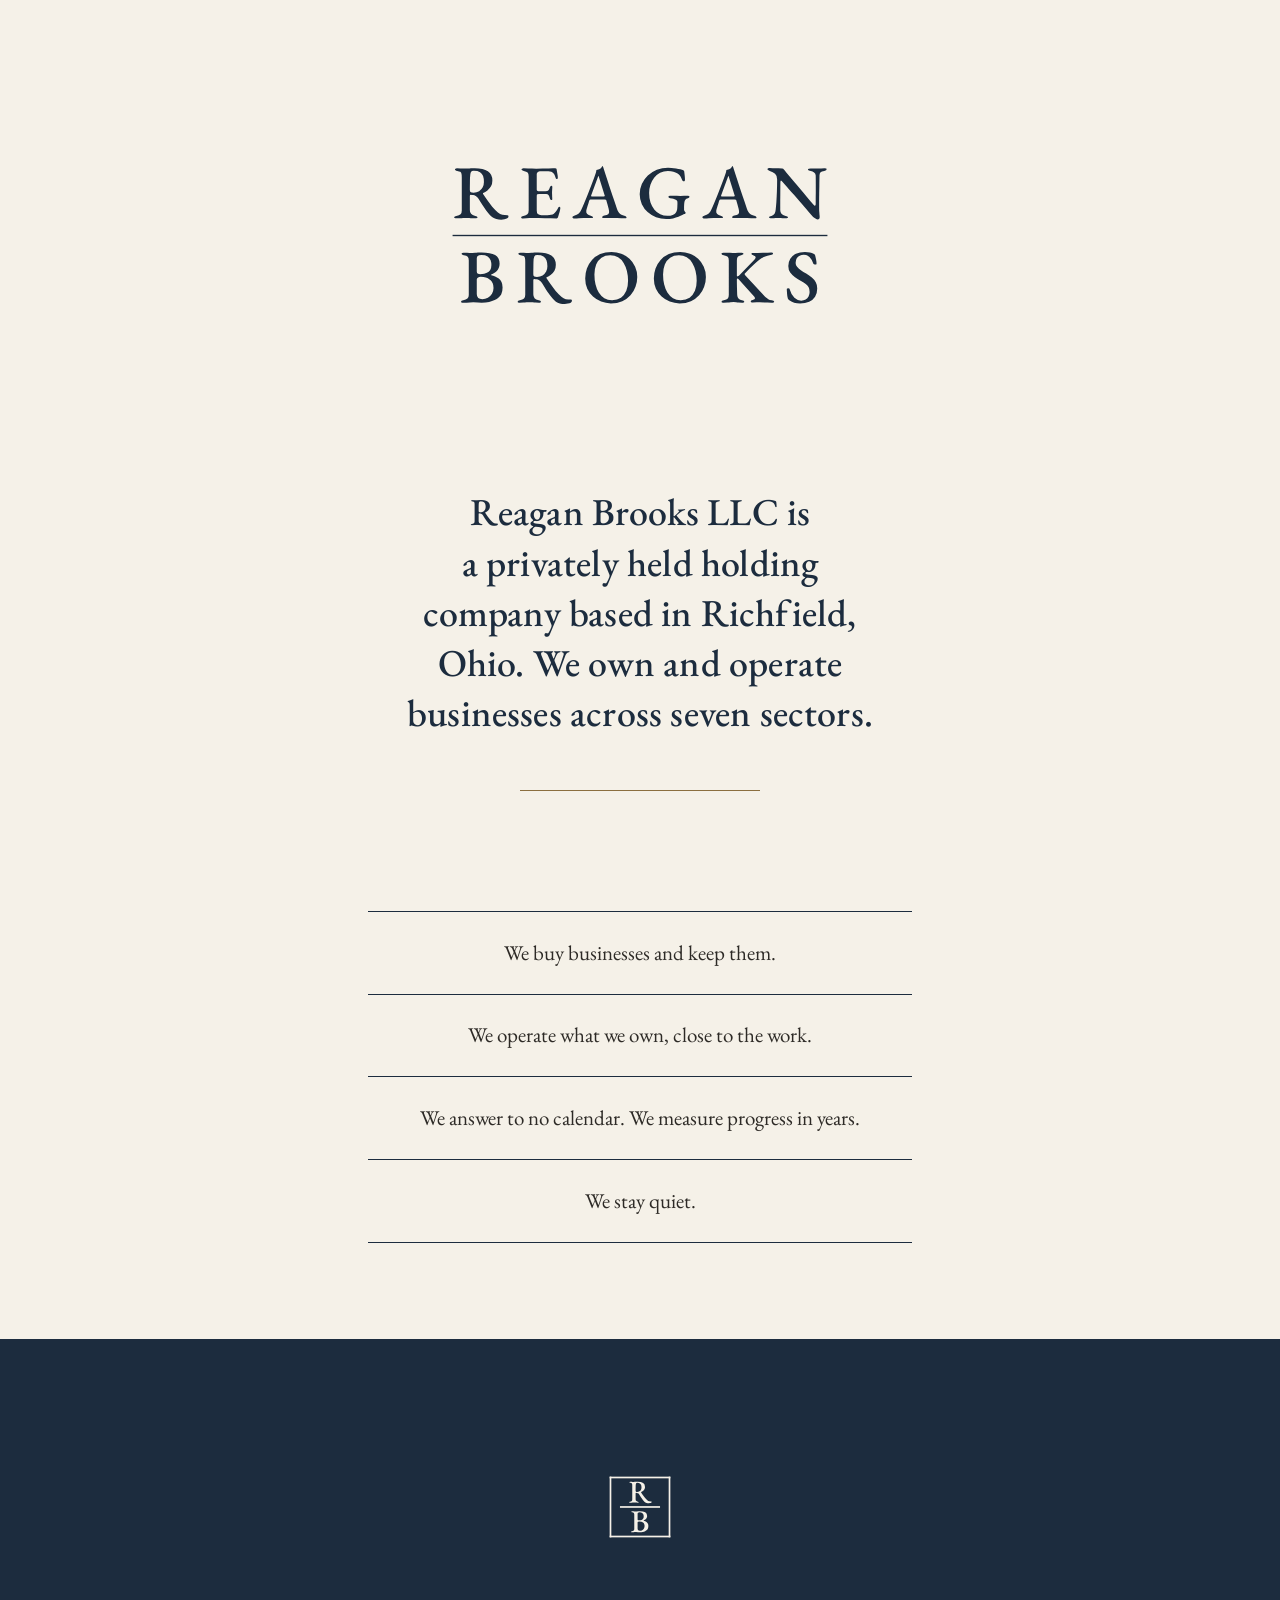
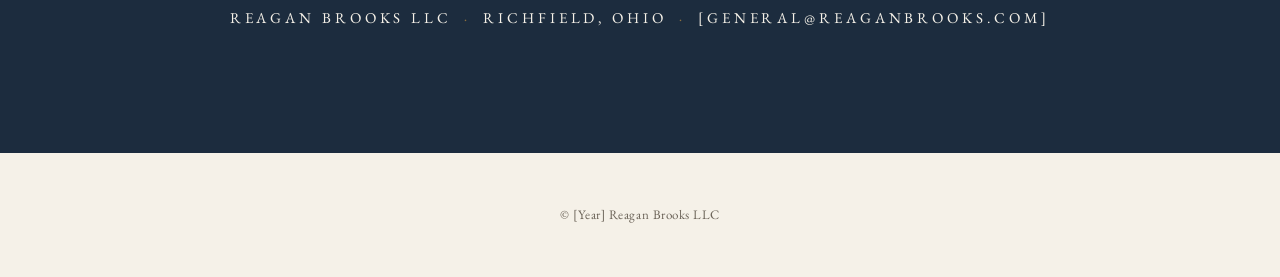
==== index.html @ 1e55e017 "Build Reagan Brooks LLC static holding page Single static page for reaganbrooks.com per brand brief:" ====
<!doctype html>
<html lang="en">
<head>
  <meta charset="utf-8">
  <meta name="viewport" content="width=device-width, initial-scale=1">
  <title>Reagan Brooks LLC</title>
  <meta name="description" content="Reagan Brooks LLC is a privately held holding company based in Richfield, Ohio. We own and operate businesses across seven sectors.">
  <meta name="color-scheme" content="light">
  <meta name="theme-color" content="#1C2C3E">
  <meta name="robots" content="index, follow">

  <link rel="icon" href="/assets/monogram-navy.svg" type="image/svg+xml">
  <link rel="apple-touch-icon" href="/assets/monogram-navy.svg">
  <link rel="canonical" href="https://reaganbrooks.com/">

  <!-- Self-hosted EB Garamond (latin subset). No third-party requests, no tracking. -->
  <link rel="preload" href="/assets/fonts/eb-garamond-latin-roman.woff2" as="font" type="font/woff2" crossorigin>
  <link rel="stylesheet" href="/styles.css">
</head>
<body>
  <header class="masthead">
    <h1 class="masthead__title">
      <img class="wordmark" src="/assets/wordmark-navy.svg" alt="Reagan Brooks" width="505" height="241">
    </h1>
  </header>

  <main>
    <section class="statement" aria-label="About the firm">
      <p class="statement__text">Reagan Brooks LLC is a privately held holding company based in Richfield, Ohio. We own and operate businesses across seven sectors.</p>
      <hr class="rule-brass">
    </section>

    <section class="tenets" aria-label="How we hold">
      <ul class="tenets__list">
        <li class="tenets__item">We buy businesses and keep them.</li>
        <li class="tenets__item">We operate what we own, close to the work.</li>
        <li class="tenets__item">We answer to no calendar. We measure progress in years.</li>
        <li class="tenets__item">We stay quiet.</li>
      </ul>
    </section>

    <section class="contact" aria-label="Contact">
      <img class="monogram" src="/assets/monogram-bone.svg" alt="" width="177" height="177">
      <p class="contact__line">
        <span>Reagan Brooks LLC</span>
        <span aria-hidden="true" class="contact__sep">&middot;</span>
        <span>Richfield, Ohio</span>
        <span aria-hidden="true" class="contact__sep">&middot;</span>
        <!-- Placeholder email: confirm the address and remove the brackets before launch. -->
        <a class="contact__email" href="mailto:general@reaganbrooks.com">[general@reaganbrooks.com]</a>
      </p>
    </section>
  </main>

  <footer class="colophon">
    <!-- Placeholder year: set the correct year before launch. -->
    <p class="colophon__line">&copy; [Year] Reagan Brooks LLC</p>
  </footer>
</body>
</html>
---- styles.css ----
/* Reagan Brooks LLC — reaganbrooks.com
   Static holding page. No JavaScript. No third-party requests.
   Palette is fixed to the five brand tokens defined in :root. */

/* ---- Fonts: self-hosted EB Garamond, latin subset ---- */
@font-face {
  font-family: "EB Garamond";
  font-style: normal;
  font-weight: 400 500;
  font-display: swap;
  src: url("/assets/fonts/eb-garamond-latin-roman.woff2") format("woff2");
}
@font-face {
  font-family: "EB Garamond";
  font-style: italic;
  font-weight: 400 500;
  font-display: swap;
  src: url("/assets/fonts/eb-garamond-latin-italic.woff2") format("woff2");
}

/* ---- Tokens ---- */
:root {
  --slate-navy:    #1C2C3E;
  --antique-brass: #8B6F3F;
  --bone:          #F5F1E8;
  --stone-gray:    #6B6358;
  --ink:           #2D2A26;

  --serif: "EB Garamond", "Hoefler Text", Garamond, Georgia, serif;

  --measure: 34rem;      /* comfortable line length */
  --page-x: clamp(1.5rem, 6vw, 4rem);
}

*, *::before, *::after { box-sizing: border-box; }

html {
  background: var(--bone);
  -webkit-text-size-adjust: 100%;
  text-size-adjust: 100%;
}

body {
  margin: 0;
  background: var(--bone);
  color: var(--ink);
  font-family: var(--serif);
  font-weight: 400;
  font-size: clamp(1.0625rem, 0.95rem + 0.5vw, 1.1875rem);
  line-height: 1.6;
  text-rendering: optimizeLegibility;
  -webkit-font-smoothing: antialiased;
  -moz-osx-font-smoothing: grayscale;
}

::selection { background: var(--antique-brass); color: var(--bone); }

img { max-width: 100%; height: auto; display: block; }

a {
  color: inherit;
  text-decoration: none;
}

:focus-visible {
  outline: 2px solid var(--antique-brass);
  outline-offset: 4px;
}

/* ---- Masthead (Bone) ---- */
.masthead {
  padding: clamp(4.5rem, 12vw, 9rem) var(--page-x) clamp(3rem, 8vw, 6rem);
  text-align: center;
}
.masthead__title {
  margin: 0;
  font-weight: 400;
  line-height: 1;
}
.wordmark {
  width: clamp(15rem, 42vw, 24rem);
  margin: 0 auto;
}

/* ---- Statement (Bone) ---- */
.statement {
  padding: clamp(2rem, 6vw, 4rem) var(--page-x) clamp(2.5rem, 7vw, 4.5rem);
  text-align: center;
}
.statement__text {
  max-width: var(--measure);
  margin: 0 auto;
  color: var(--slate-navy);
  font-weight: 500;
  font-size: clamp(1.5rem, 1.1rem + 2vw, 2.375rem);
  line-height: 1.32;
  letter-spacing: 0.005em;
  text-wrap: balance;
}

/* Centered 240px Antique Brass hairline */
.rule-brass {
  width: 240px;
  max-width: 60%;
  height: 0;
  margin: clamp(2.25rem, 5vw, 3.25rem) auto 0;
  border: 0;
  border-top: 1px solid var(--antique-brass);
}

/* ---- Tenets: how we hold (Bone) ---- */
.tenets {
  padding: clamp(1.5rem, 5vw, 3rem) var(--page-x) clamp(3.5rem, 9vw, 6rem);
}
.tenets__list {
  max-width: var(--measure);
  margin: 0 auto;
  padding: 0;
  list-style: none;
  text-align: center;
}
.tenets__item {
  padding: clamp(1.15rem, 3vw, 1.6rem) 0.5rem;
  color: var(--ink);
  font-size: clamp(1.125rem, 1rem + 0.6vw, 1.3125rem);
  line-height: 1.45;
  border-top: 1px solid var(--slate-navy);
}
.tenets__item:last-child {
  border-bottom: 1px solid var(--slate-navy);
}

/* ---- Contact (Slate Navy ground) ---- */
.contact {
  background: var(--slate-navy);
  color: var(--bone);
  padding: clamp(4rem, 11vw, 7.5rem) var(--page-x);
  text-align: center;
}
.monogram {
  width: clamp(4.25rem, 12vw, 6rem);
  margin: 0 auto clamp(2rem, 5vw, 3rem);
}
.contact__line {
  margin: 0;
  font-size: clamp(0.8125rem, 0.72rem + 0.42vw, 0.9375rem);
  font-weight: 400;
  text-transform: uppercase;
  letter-spacing: 0.26em;
  line-height: 2;
  color: var(--bone);
}
.contact__sep {
  color: var(--antique-brass);
  margin: 0 0.35em;
}
.contact__email {
  color: var(--bone);
  border-bottom: 1px solid transparent;
  transition: color 120ms ease, border-color 120ms ease;
}
.contact__email:hover,
.contact__email:focus-visible {
  color: var(--antique-brass);
  border-bottom-color: var(--antique-brass);
}

/* ---- Colophon (Bone) ---- */
.colophon {
  padding: clamp(2.25rem, 5vw, 3.25rem) var(--page-x);
  text-align: center;
}
.colophon__line {
  margin: 0;
  color: var(--stone-gray);
  font-size: 0.8125rem;
  letter-spacing: 0.04em;
}

/* Contact line wraps to its own centered rows on narrow screens */
@media (max-width: 34rem) {
  .contact__line { line-height: 2.4; }
  .contact__sep { display: inline-block; }
}

@media (prefers-reduced-motion: reduce) {
  .contact__email { transition: none; }
}
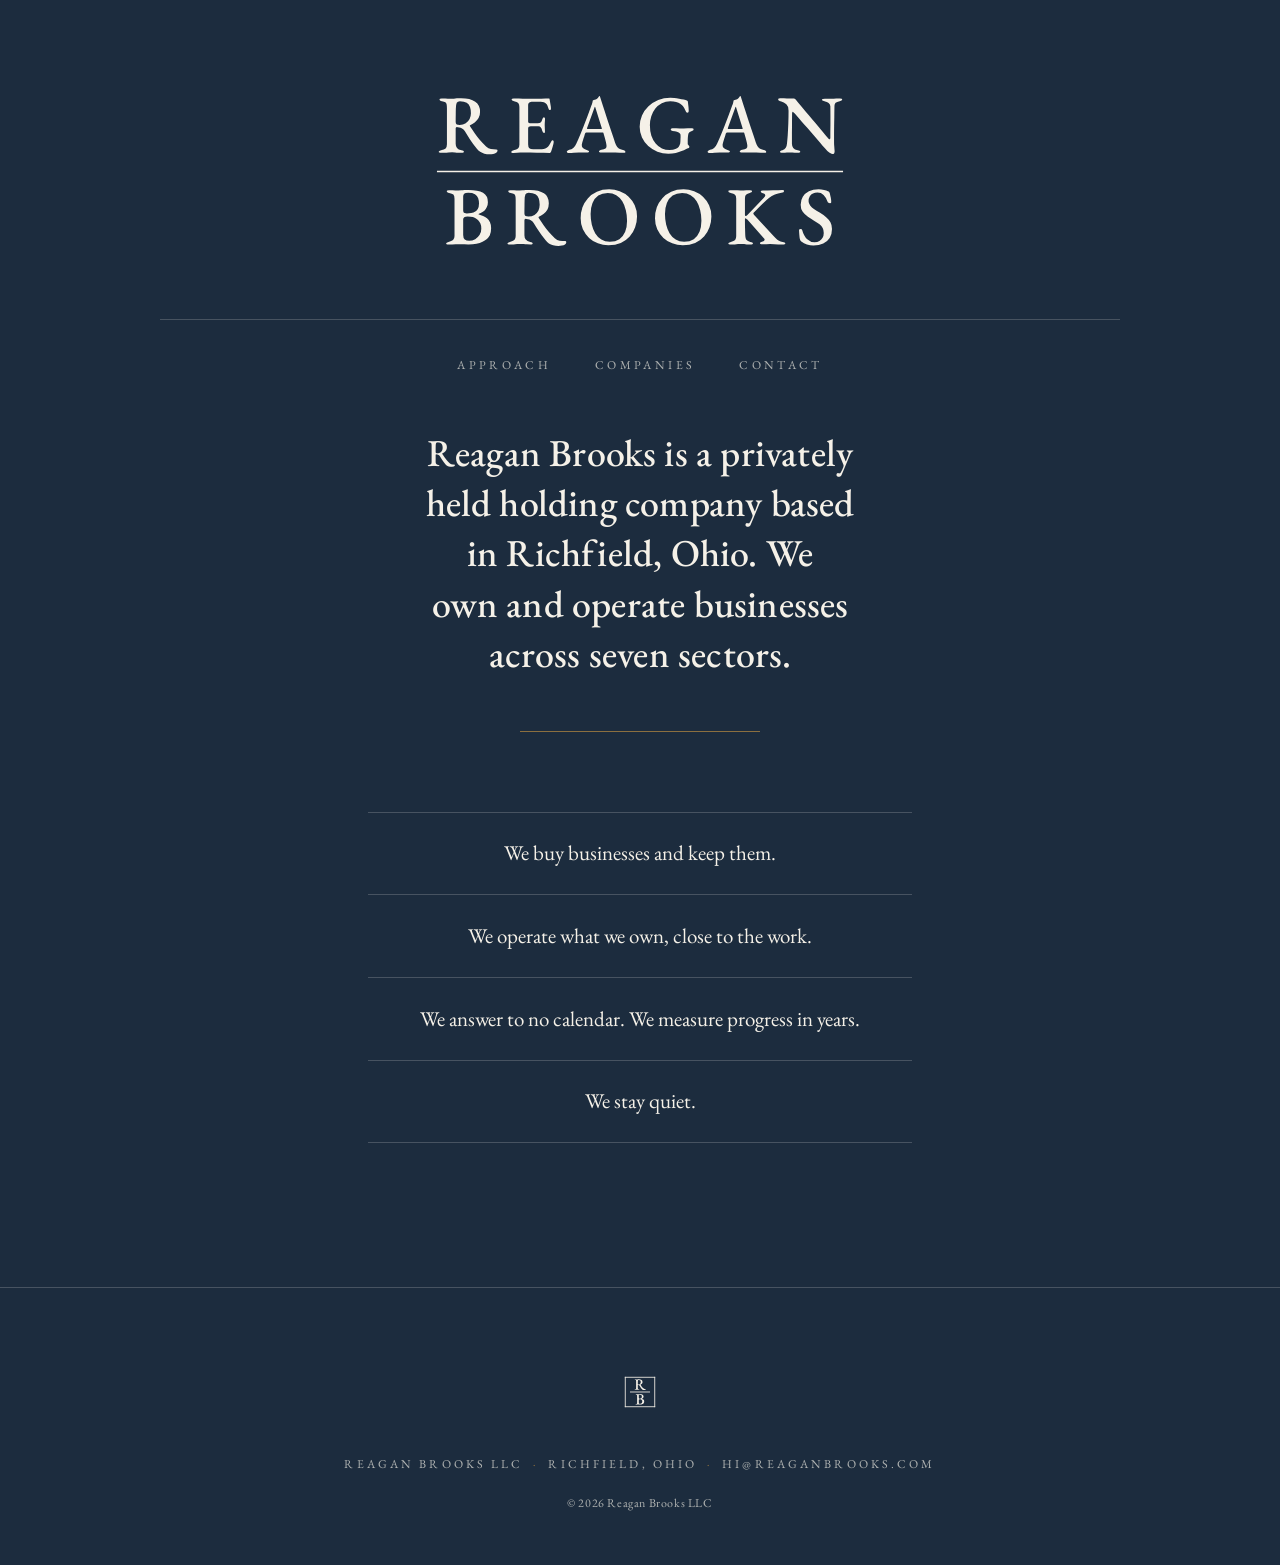
==== commit 4e699790: "Drop 'LLC' from body copy, headings, titles and meta Keep the full legal name 'Reagan Brooks LLC' on" ====
--- a/index.html
+++ b/index.html
@@ -3,34 +3,36 @@
 <head>
   <meta charset="utf-8">
   <meta name="viewport" content="width=device-width, initial-scale=1">
-  <title>Reagan Brooks LLC</title>
-  <meta name="description" content="Reagan Brooks LLC is a privately held holding company based in Richfield, Ohio. We own and operate businesses across seven sectors.">
-  <meta name="color-scheme" content="light">
+  <title>Reagan Brooks</title>
+  <meta name="description" content="Reagan Brooks is a privately held holding company based in Richfield, Ohio. We own and operate businesses across seven sectors.">
+  <meta name="color-scheme" content="dark">
   <meta name="theme-color" content="#1C2C3E">
   <meta name="robots" content="index, follow">
-
-  <link rel="icon" href="/assets/monogram-navy.svg" type="image/svg+xml">
-  <link rel="apple-touch-icon" href="/assets/monogram-navy.svg">
+  <link rel="icon" href="/assets/monogram-bone.svg" type="image/svg+xml">
+  <link rel="apple-touch-icon" href="/assets/monogram-bone.svg">
   <link rel="canonical" href="https://reaganbrooks.com/">
-
-  <!-- Self-hosted EB Garamond (latin subset). No third-party requests, no tracking. -->
   <link rel="preload" href="/assets/fonts/eb-garamond-latin-roman.woff2" as="font" type="font/woff2" crossorigin>
   <link rel="stylesheet" href="/styles.css">
 </head>
 <body>
-  <header class="masthead">
+  <header class="site-head">
     <h1 class="masthead__title">
-      <img class="wordmark" src="/assets/wordmark-navy.svg" alt="Reagan Brooks" width="505" height="241">
+      <img class="wordmark wordmark--hero fade fade--1" src="/assets/wordmark-bone.svg" alt="Reagan Brooks" width="505" height="241">
     </h1>
+    <nav class="nav fade fade--2" aria-label="Primary">
+      <a href="/approach.html">Approach</a>
+      <a href="/companies.html">Companies</a>
+      <a href="/contact.html">Contact</a>
+    </nav>
   </header>
 
   <main>
-    <section class="statement" aria-label="About the firm">
-      <p class="statement__text">Reagan Brooks LLC is a privately held holding company based in Richfield, Ohio. We own and operate businesses across seven sectors.</p>
+    <section class="hero statement fade fade--3" aria-label="About the firm">
+      <p class="statement__text">Reagan Brooks is a privately held holding company based in Richfield, Ohio. We own and operate businesses across seven sectors.</p>
       <hr class="rule-brass">
     </section>
 
-    <section class="tenets" aria-label="How we hold">
+    <section class="wrap tenets" aria-label="How we hold">
       <ul class="tenets__list">
         <li class="tenets__item">We buy businesses and keep them.</li>
         <li class="tenets__item">We operate what we own, close to the work.</li>
@@ -38,23 +40,18 @@
         <li class="tenets__item">We stay quiet.</li>
       </ul>
     </section>
-
-    <section class="contact" aria-label="Contact">
-      <img class="monogram" src="/assets/monogram-bone.svg" alt="" width="177" height="177">
-      <p class="contact__line">
-        <span>Reagan Brooks LLC</span>
-        <span aria-hidden="true" class="contact__sep">&middot;</span>
-        <span>Richfield, Ohio</span>
-        <span aria-hidden="true" class="contact__sep">&middot;</span>
-        <!-- Placeholder email: confirm the address and remove the brackets before launch. -->
-        <a class="contact__email" href="mailto:general@reaganbrooks.com">[general@reaganbrooks.com]</a>
-      </p>
-    </section>
   </main>
 
-  <footer class="colophon">
-    <!-- Placeholder year: set the correct year before launch. -->
-    <p class="colophon__line">&copy; [Year] Reagan Brooks LLC</p>
+  <footer class="site-foot">
+    <img class="monogram" src="/assets/monogram-bone.svg" alt="" width="177" height="177">
+    <p class="foot-contact">
+      <span>Reagan Brooks LLC</span>
+      <span class="sep" aria-hidden="true">&middot;</span>
+      <span>Richfield, Ohio</span>
+      <span class="sep" aria-hidden="true">&middot;</span>
+      <a class="mailto" href="mailto:hi@reaganbrooks.com">hi@reaganbrooks.com</a>
+    </p>
+    <p class="foot-legal">&copy; 2026 Reagan Brooks LLC</p>
   </footer>
 </body>
 </html>
--- a/styles.css
+++ b/styles.css
@@ -1,6 +1,8 @@
 /* Reagan Brooks LLC — reaganbrooks.com
-   Static holding page. No JavaScript. No third-party requests.
-   Palette is fixed to the five brand tokens defined in :root. */
+   Static multi-page site. No JavaScript. No third-party requests.
+   Palette is fixed to the five brand tokens defined in :root; faint
+   structural lines and de-emphasis are tints of those tokens (color-mix),
+   so no colour outside the palette is introduced. */
 
 /* ---- Fonts: self-hosted EB Garamond, latin subset ---- */
 @font-face {
@@ -26,24 +28,33 @@
   --stone-gray:    #6B6358;
   --ink:           #2D2A26;
 
+  /* tints derived from the palette, for use on the navy ground */
+  --bone-muted: color-mix(in srgb, var(--bone) 68%, transparent);
+  --hairline:   color-mix(in srgb, var(--bone) 20%, transparent);
+  --hairline-strong: color-mix(in srgb, var(--bone) 34%, transparent);
+
   --serif: "EB Garamond", "Hoefler Text", Garamond, Georgia, serif;
 
-  --measure: 34rem;      /* comfortable line length */
+  --measure: 34rem;
   --page-x: clamp(1.5rem, 6vw, 4rem);
+  --max: 60rem;
 }
 
 *, *::before, *::after { box-sizing: border-box; }
 
 html {
-  background: var(--bone);
+  background: var(--slate-navy);
   -webkit-text-size-adjust: 100%;
   text-size-adjust: 100%;
 }
 
 body {
   margin: 0;
-  background: var(--bone);
-  color: var(--ink);
+  min-height: 100vh;
+  display: flex;
+  flex-direction: column;
+  background: var(--slate-navy);
+  color: var(--bone);
   font-family: var(--serif);
   font-weight: 400;
   font-size: clamp(1.0625rem, 0.95rem + 0.5vw, 1.1875rem);
@@ -57,40 +68,85 @@
 
 img { max-width: 100%; height: auto; display: block; }
 
-a {
-  color: inherit;
-  text-decoration: none;
-}
+a { color: inherit; text-decoration: none; }
 
 :focus-visible {
   outline: 2px solid var(--antique-brass);
   outline-offset: 4px;
 }
 
-/* ---- Masthead (Bone) ---- */
-.masthead {
-  padding: clamp(4.5rem, 12vw, 9rem) var(--page-x) clamp(3rem, 8vw, 6rem);
-  text-align: center;
-}
-.masthead__title {
-  margin: 0;
+/* Small caps utility label */
+.eyebrow {
+  display: block;
+  font-size: 0.6875rem;
   font-weight: 400;
-  line-height: 1;
-}
-.wordmark {
-  width: clamp(15rem, 42vw, 24rem);
-  margin: 0 auto;
-}
-
-/* ---- Statement (Bone) ---- */
-.statement {
-  padding: clamp(2rem, 6vw, 4rem) var(--page-x) clamp(2.5rem, 7vw, 4.5rem);
-  text-align: center;
-}
+  text-transform: uppercase;
+  letter-spacing: 0.32em;
+  color: var(--antique-brass);
+  margin: 0 0 clamp(1.25rem, 3vw, 1.75rem);
+}
+
+/* =====================================================================
+   Header + navigation
+   ===================================================================== */
+.site-head {
+  padding: clamp(2.75rem, 7vw, 4.5rem) var(--page-x) 0;
+  text-align: center;
+}
+.brandlink { display: inline-block; }
+.wordmark { width: clamp(13rem, 34vw, 20rem); margin: 0 auto; }
+.wordmark--hero { width: clamp(15rem, 44vw, 26rem); }
+
+.masthead__title { margin: 0; font-weight: 400; line-height: 1; }
+
+.nav {
+  display: flex;
+  justify-content: center;
+  flex-wrap: wrap;
+  gap: clamp(1.4rem, 4vw, 2.75rem);
+  margin-top: clamp(2rem, 5vw, 3rem);
+  padding-top: clamp(1.5rem, 4vw, 2.25rem);
+  border-top: 1px solid var(--hairline);
+  max-width: var(--max);
+  margin-inline: auto;
+}
+.nav a {
+  font-size: 0.75rem;
+  text-transform: uppercase;
+  letter-spacing: 0.28em;
+  color: var(--bone-muted);
+  padding-bottom: 0.35em;
+  border-bottom: 1px solid transparent;
+  transition: color 140ms ease, border-color 140ms ease;
+}
+.nav a:hover { color: var(--bone); }
+.nav a[aria-current="page"] {
+  color: var(--antique-brass);
+  border-bottom-color: var(--antique-brass);
+}
+
+/* =====================================================================
+   Main / sections
+   ===================================================================== */
+main { flex: 1 0 auto; width: 100%; }
+
+.wrap {
+  max-width: var(--max);
+  margin-inline: auto;
+  padding-inline: var(--page-x);
+}
+
+.hero {
+  padding: clamp(3rem, 8vw, 6rem) var(--page-x) clamp(2rem, 5vw, 3.5rem);
+  text-align: center;
+}
+
+/* Statement */
+.statement { text-align: center; padding: clamp(1.5rem, 5vw, 3rem) 0 0; }
 .statement__text {
   max-width: var(--measure);
   margin: 0 auto;
-  color: var(--slate-navy);
+  color: var(--bone);
   font-weight: 500;
   font-size: clamp(1.5rem, 1.1rem + 2vw, 2.375rem);
   line-height: 1.32;
@@ -108,10 +164,8 @@
   border-top: 1px solid var(--antique-brass);
 }
 
-/* ---- Tenets: how we hold (Bone) ---- */
-.tenets {
-  padding: clamp(1.5rem, 5vw, 3rem) var(--page-x) clamp(3.5rem, 9vw, 6rem);
-}
+/* Tenets — the manifesto (home) */
+.tenets { padding: clamp(3rem, 8vw, 5rem) 0 clamp(1rem, 3vw, 2rem); }
 .tenets__list {
   max-width: var(--measure);
   margin: 0 auto;
@@ -121,68 +175,206 @@
 }
 .tenets__item {
   padding: clamp(1.15rem, 3vw, 1.6rem) 0.5rem;
-  color: var(--ink);
+  color: var(--bone);
   font-size: clamp(1.125rem, 1rem + 0.6vw, 1.3125rem);
   line-height: 1.45;
-  border-top: 1px solid var(--slate-navy);
-}
-.tenets__item:last-child {
-  border-bottom: 1px solid var(--slate-navy);
-}
-
-/* ---- Contact (Slate Navy ground) ---- */
-.contact {
-  background: var(--slate-navy);
-  color: var(--bone);
-  padding: clamp(4rem, 11vw, 7.5rem) var(--page-x);
-  text-align: center;
-}
-.monogram {
+  border-top: 1px solid var(--hairline);
+}
+.tenets__item:last-child { border-bottom: 1px solid var(--hairline); }
+
+/* =====================================================================
+   Interior page shell
+   ===================================================================== */
+.page {
+  padding: clamp(3.5rem, 9vw, 6.5rem) 0 clamp(3rem, 7vw, 5rem);
+  text-align: center;
+}
+.page__title {
+  margin: 0 auto;
+  max-width: 24ch;
+  font-weight: 500;
+  font-size: clamp(2rem, 1.4rem + 3vw, 3.25rem);
+  line-height: 1.12;
+  letter-spacing: 0.004em;
+  text-wrap: balance;
+}
+.page__lede {
+  max-width: var(--measure);
+  margin: clamp(1.75rem, 4vw, 2.5rem) auto 0;
+  font-size: clamp(1.1875rem, 1.05rem + 0.7vw, 1.5rem);
+  line-height: 1.5;
+  color: var(--bone);
+  text-wrap: pretty;
+}
+
+/* Approach — expanded tenets */
+.holds {
+  max-width: 40rem;
+  margin: clamp(3rem, 7vw, 5rem) auto 0;
+  display: flex;
+  flex-direction: column;
+}
+.hold {
+  padding: clamp(2rem, 5vw, 3rem) 0;
+  border-top: 1px solid var(--hairline);
+  text-align: left;
+  display: grid;
+  grid-template-columns: 3.25rem 1fr;
+  gap: clamp(1rem, 3vw, 2rem);
+  align-items: baseline;
+}
+.holds .hold:last-child { border-bottom: 1px solid var(--hairline); }
+.hold__num {
+  font-style: italic;
+  font-weight: 500;
+  font-size: 1.375rem;
+  color: var(--antique-brass);
+  line-height: 1;
+}
+.hold__lead {
+  margin: 0 0 0.6rem;
+  font-weight: 500;
+  font-size: clamp(1.25rem, 1.05rem + 0.9vw, 1.625rem);
+  line-height: 1.28;
+  color: var(--bone);
+}
+.hold__body {
+  margin: 0;
+  color: var(--bone-muted);
+  font-size: 1.0625rem;
+  line-height: 1.62;
+  max-width: 44ch;
+}
+
+/* Companies — enumerated sectors */
+.sectors {
+  max-width: 40rem;
+  margin: clamp(3rem, 7vw, 5rem) auto 0;
+  list-style: none;
+  padding: 0;
+}
+.sector {
+  display: grid;
+  grid-template-columns: 4.5rem 1fr auto;
+  gap: clamp(1rem, 3vw, 2rem);
+  align-items: baseline;
+  padding: clamp(1.4rem, 3.5vw, 1.9rem) 0;
+  border-top: 1px solid var(--hairline);
+  text-align: left;
+}
+.sectors .sector:last-child { border-bottom: 1px solid var(--hairline); }
+.sector__num {
+  font-style: italic;
+  font-weight: 500;
+  font-size: 1.5rem;
+  color: var(--antique-brass);
+  line-height: 1;
+  font-variant-numeric: normal;
+}
+.sector__name {
+  font-size: clamp(1.1875rem, 1.05rem + 0.6vw, 1.4375rem);
+  font-weight: 500;
+  color: var(--bone);
+}
+.sector__name .placeholder { font-weight: 400; color: var(--bone-muted); }
+.sector__note {
+  font-size: 0.9375rem;
+  color: var(--bone-muted);
+  text-align: right;
+  letter-spacing: 0.02em;
+}
+.sectors__foot {
+  max-width: 40rem;
+  margin: clamp(2rem, 5vw, 3rem) auto 0;
+  color: var(--bone-muted);
+  font-size: 0.9375rem;
+  text-align: center;
+}
+
+/* Contact page */
+.contact-block { padding: clamp(2rem, 6vw, 4rem) 0 0; text-align: center; }
+.contact-block .monogram {
   width: clamp(4.25rem, 12vw, 6rem);
   margin: 0 auto clamp(2rem, 5vw, 3rem);
 }
-.contact__line {
+.contact__lines {
   margin: 0;
+  display: flex;
+  flex-direction: column;
+  gap: 0.75rem;
   font-size: clamp(0.8125rem, 0.72rem + 0.42vw, 0.9375rem);
-  font-weight: 400;
   text-transform: uppercase;
   letter-spacing: 0.26em;
-  line-height: 2;
-  color: var(--bone);
-}
-.contact__sep {
-  color: var(--antique-brass);
-  margin: 0 0.35em;
-}
-.contact__email {
+  line-height: 1.9;
+}
+.contact__email a,
+.mailto {
   color: var(--bone);
   border-bottom: 1px solid transparent;
   transition: color 120ms ease, border-color 120ms ease;
 }
-.contact__email:hover,
-.contact__email:focus-visible {
+.contact__email a:hover, .contact__email a:focus-visible,
+.mailto:hover, .mailto:focus-visible {
   color: var(--antique-brass);
   border-bottom-color: var(--antique-brass);
 }
-
-/* ---- Colophon (Bone) ---- */
-.colophon {
-  padding: clamp(2.25rem, 5vw, 3.25rem) var(--page-x);
-  text-align: center;
-}
-.colophon__line {
+.contact__note {
+  margin: clamp(2.5rem, 6vw, 3.5rem) auto 0;
+  max-width: 30rem;
+  color: var(--bone-muted);
+  font-size: 1rem;
+  letter-spacing: 0;
+  text-transform: none;
+  line-height: 1.6;
+}
+
+/* =====================================================================
+   Footer
+   ===================================================================== */
+.site-foot {
+  flex-shrink: 0;
+  margin-top: clamp(4rem, 10vw, 7rem);
+  padding: clamp(3rem, 7vw, 5rem) var(--page-x) clamp(2.5rem, 5vw, 3.25rem);
+  border-top: 1px solid var(--hairline);
+  text-align: center;
+}
+.site-foot .monogram { width: 3rem; margin: 0 auto clamp(1.5rem, 4vw, 2.25rem); }
+.foot-contact {
+  margin: 0 0 1.1rem;
+  font-size: 0.75rem;
+  text-transform: uppercase;
+  letter-spacing: 0.26em;
+  color: var(--bone-muted);
+  line-height: 2;
+}
+.foot-contact .sep { color: var(--antique-brass); margin: 0 0.4em; }
+.foot-contact .mailto { color: var(--bone-muted); }
+.foot-contact .mailto:hover { color: var(--antique-brass); }
+.foot-legal {
   margin: 0;
-  color: var(--stone-gray);
-  font-size: 0.8125rem;
-  letter-spacing: 0.04em;
-}
-
-/* Contact line wraps to its own centered rows on narrow screens */
-@media (max-width: 34rem) {
-  .contact__line { line-height: 2.4; }
-  .contact__sep { display: inline-block; }
-}
-
-@media (prefers-reduced-motion: reduce) {
-  .contact__email { transition: none; }
-}
+  font-size: 0.75rem;
+  letter-spacing: 0.05em;
+  color: var(--bone-muted);
+}
+
+/* =====================================================================
+   Motion — CSS-only load fade (no JS). Guarded for reduced-motion.
+   Transform/opacity only, so no layout shift.
+   ===================================================================== */
+@media (prefers-reduced-motion: no-preference) {
+  .fade { opacity: 0; transform: translateY(10px); animation: rise 900ms cubic-bezier(0.22, 1, 0.36, 1) forwards; }
+  .fade--1 { animation-delay: 60ms; }
+  .fade--2 { animation-delay: 200ms; }
+  .fade--3 { animation-delay: 340ms; }
+  @keyframes rise { to { opacity: 1; transform: none; } }
+}
+
+/* =====================================================================
+   Responsive
+   ===================================================================== */
+@media (max-width: 40rem) {
+  .hold { grid-template-columns: 1fr; gap: 0.5rem; }
+  .hold__num { margin-bottom: 0.25rem; }
+  .sector { grid-template-columns: 3rem 1fr; }
+  .sector__note { grid-column: 2; text-align: left; }
+}
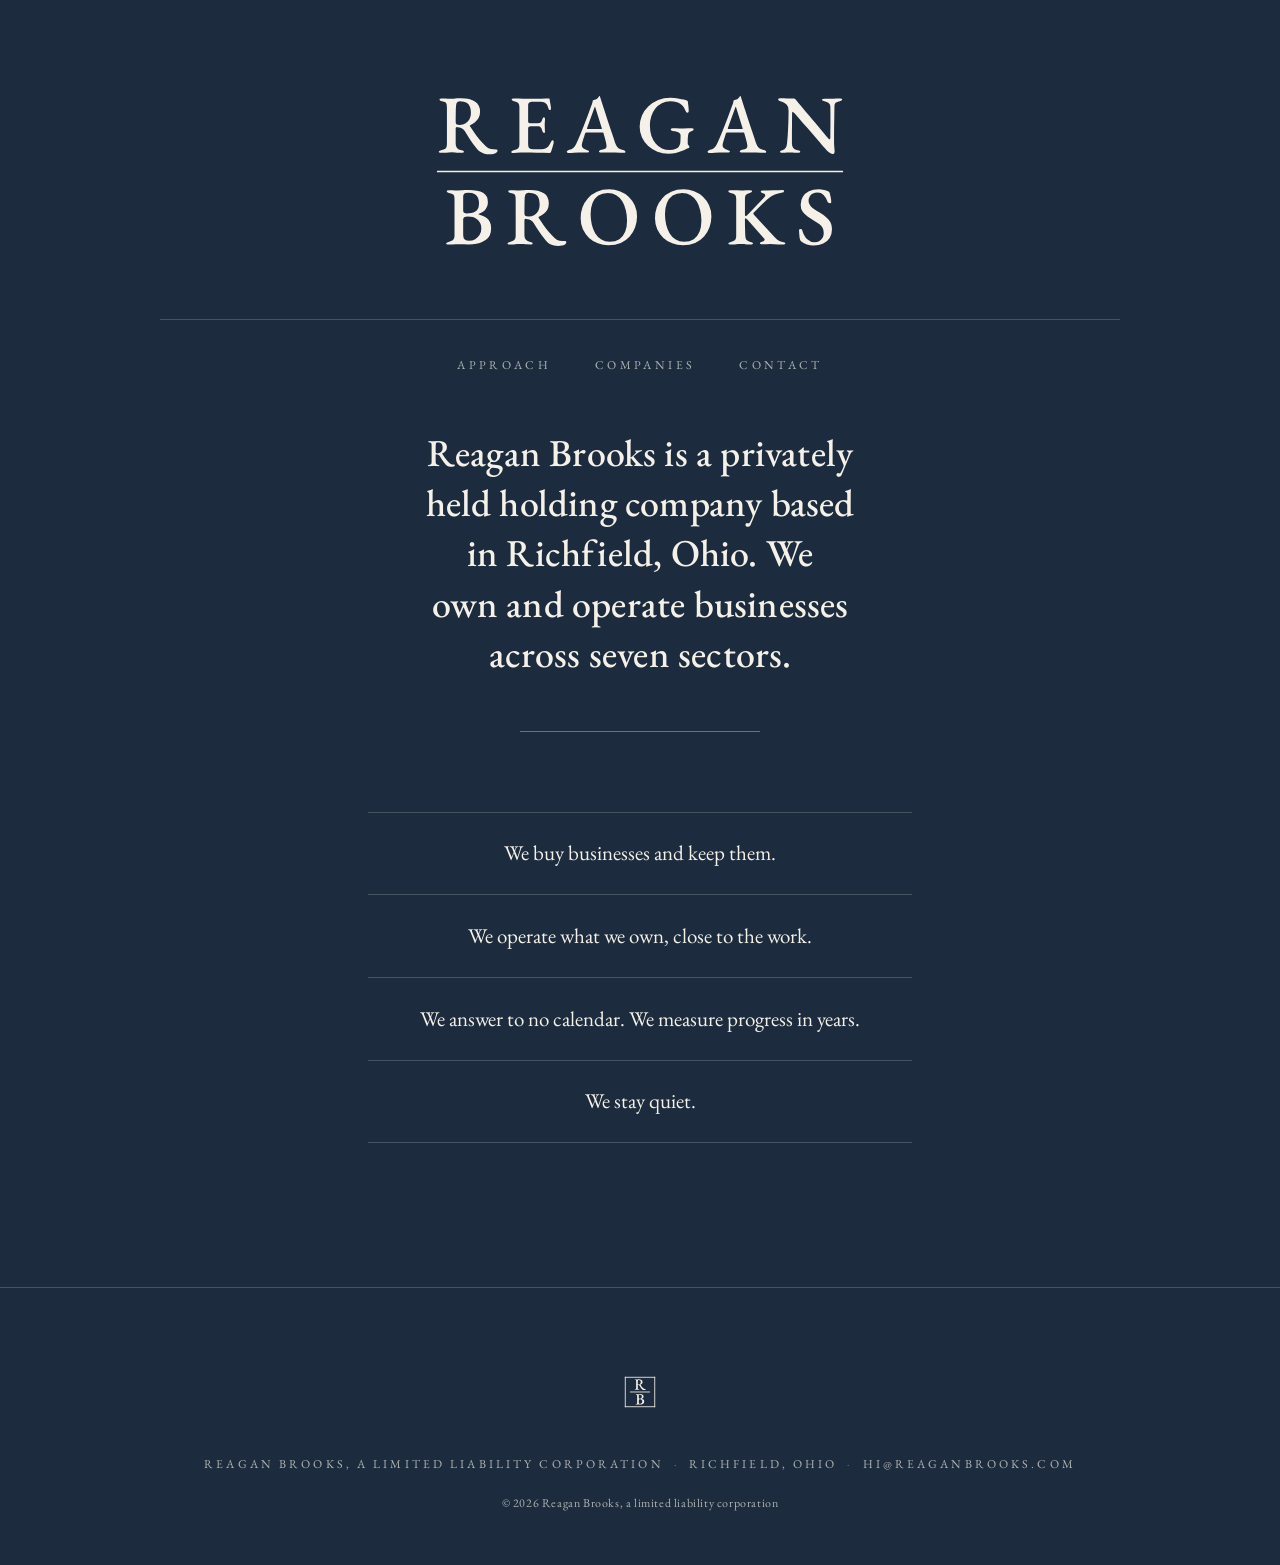
==== commit 447dc285: "Expand LLC to 'a limited liability corporation' in footer and legal Per client request, spell out th" ====
--- a/index.html
+++ b/index.html
@@ -45,13 +45,13 @@
   <footer class="site-foot">
     <img class="monogram" src="/assets/monogram-bone.svg" alt="" width="177" height="177">
     <p class="foot-contact">
-      <span>Reagan Brooks LLC</span>
+      <span>Reagan Brooks, a limited liability corporation</span>
       <span class="sep" aria-hidden="true">&middot;</span>
       <span>Richfield, Ohio</span>
       <span class="sep" aria-hidden="true">&middot;</span>
       <a class="mailto" href="mailto:hi@reaganbrooks.com">hi@reaganbrooks.com</a>
     </p>
-    <p class="foot-legal">&copy; 2026 Reagan Brooks LLC</p>
+    <p class="foot-legal">&copy; 2026 Reagan Brooks, a limited liability corporation</p>
   </footer>
 </body>
 </html>
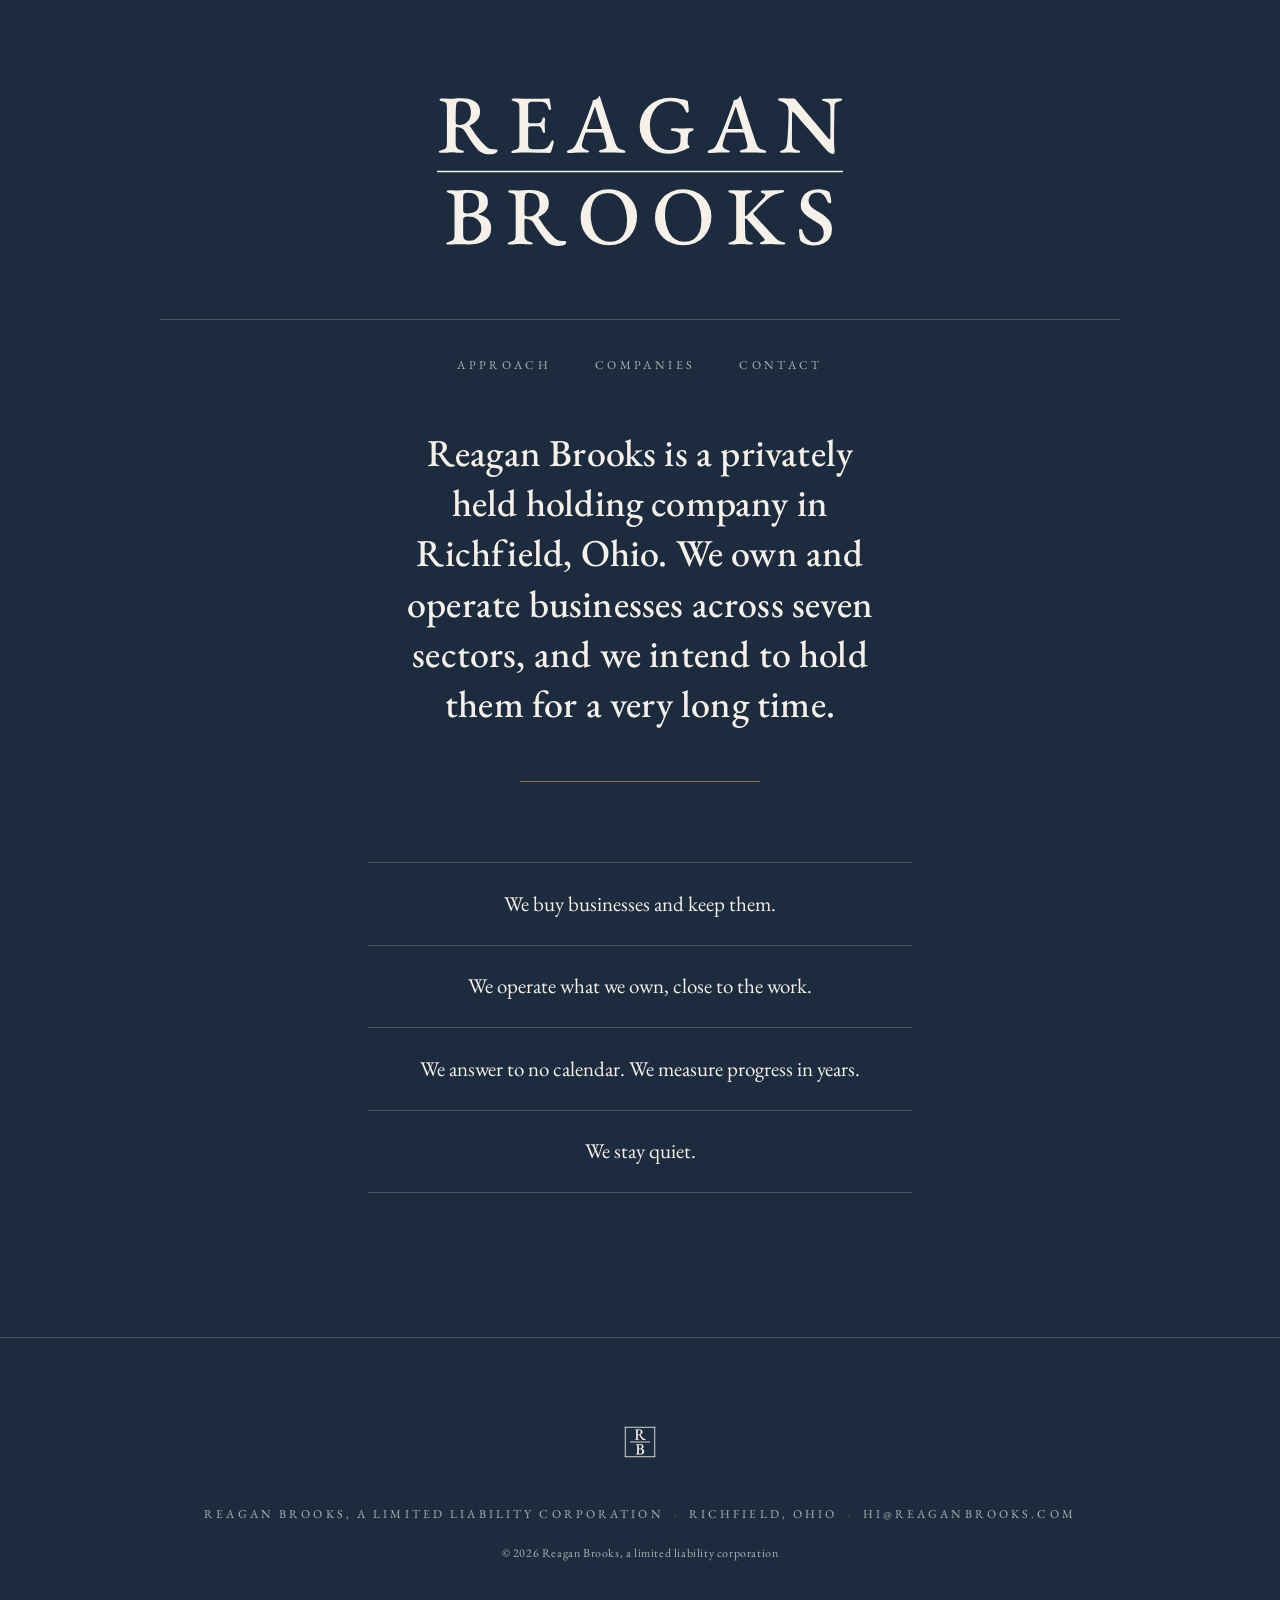
==== commit 1565079e: "Elevate copy: quieter, more permanent register A light pass to give the prose an understated, long-h" ====
--- a/index.html
+++ b/index.html
@@ -4,7 +4,7 @@
   <meta charset="utf-8">
   <meta name="viewport" content="width=device-width, initial-scale=1">
   <title>Reagan Brooks</title>
-  <meta name="description" content="Reagan Brooks is a privately held holding company based in Richfield, Ohio. We own and operate businesses across seven sectors.">
+  <meta name="description" content="Reagan Brooks is a privately held holding company in Richfield, Ohio. We own and operate businesses across seven sectors, and we intend to hold them for a very long time.">
   <meta name="color-scheme" content="dark">
   <meta name="theme-color" content="#1C2C3E">
   <meta name="robots" content="index, follow">
@@ -28,7 +28,7 @@
 
   <main>
     <section class="hero statement fade fade--3" aria-label="About the firm">
-      <p class="statement__text">Reagan Brooks is a privately held holding company based in Richfield, Ohio. We own and operate businesses across seven sectors.</p>
+      <p class="statement__text">Reagan Brooks is a privately held holding company in Richfield, Ohio. We own and operate businesses across seven sectors, and we intend to hold them for a very long time.</p>
       <hr class="rule-brass">
     </section>
 
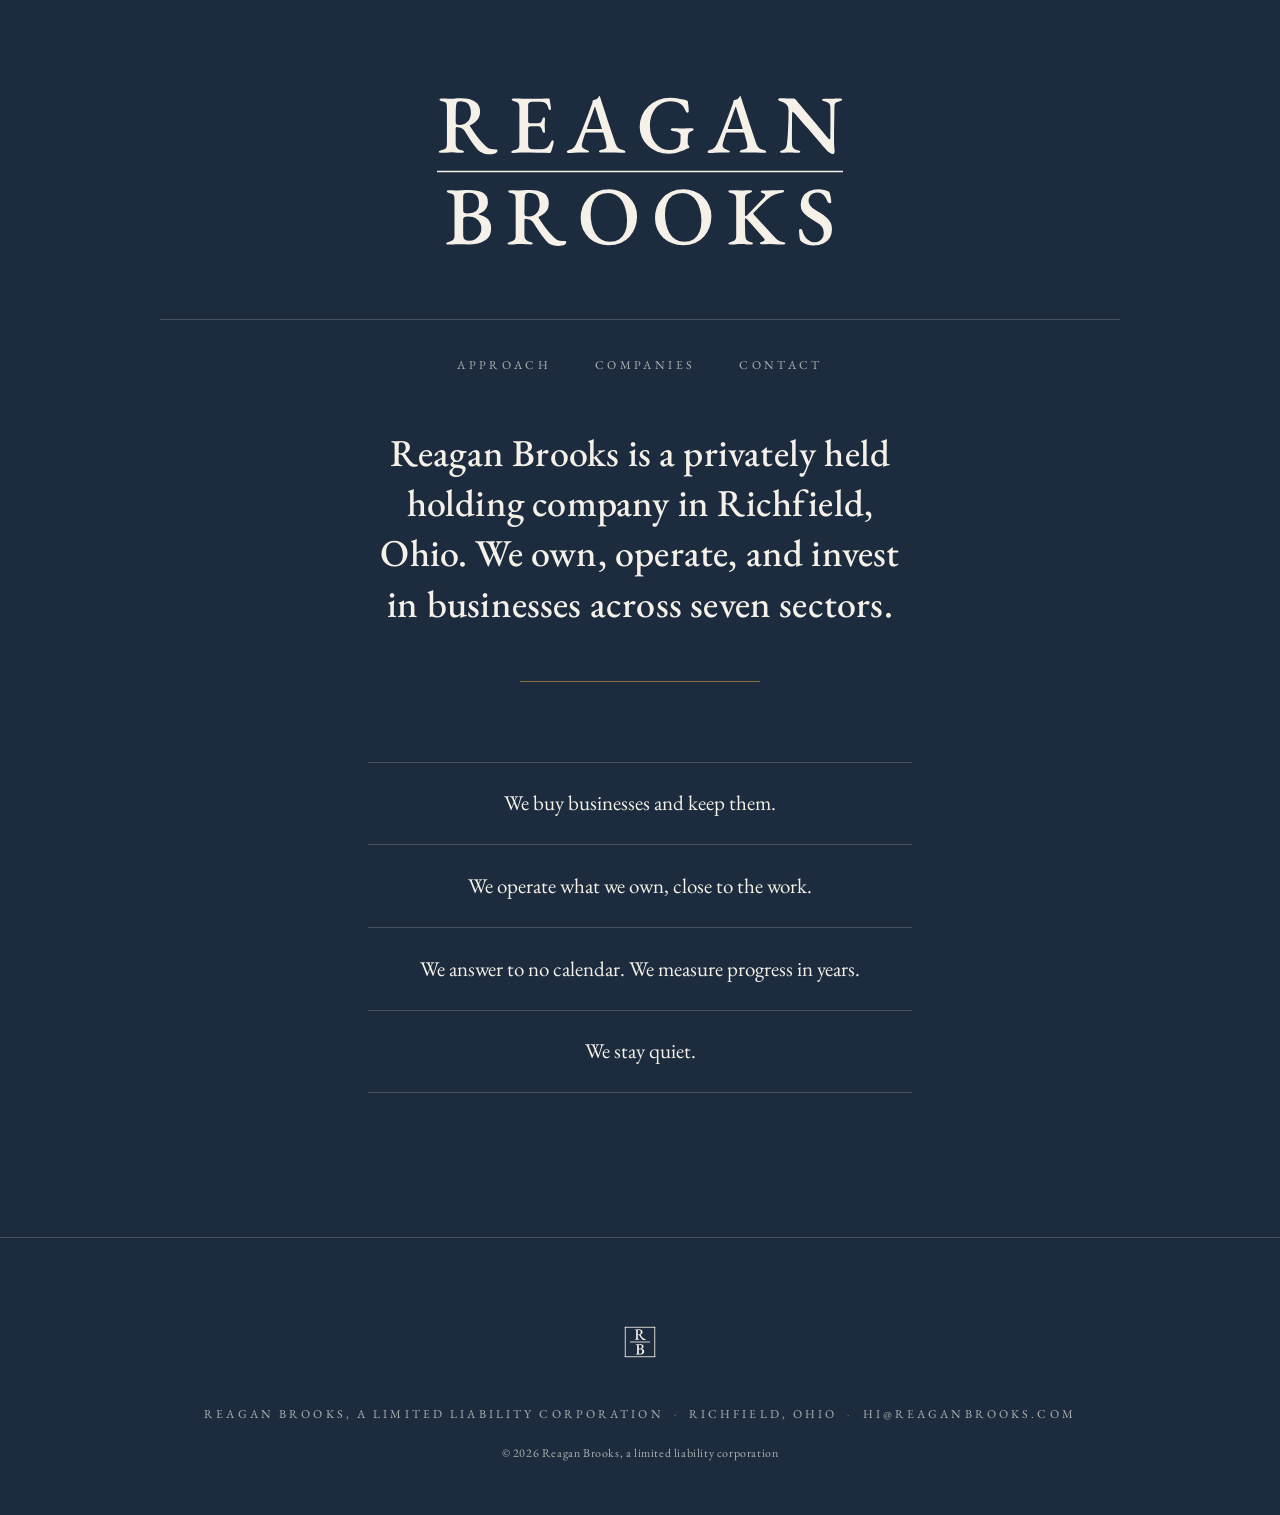
==== commit 53213777: "Add investing to positioning, ease off 'hold forever', name the sectors - Positioning is now own, op" ====
--- a/index.html
+++ b/index.html
@@ -4,7 +4,7 @@
   <meta charset="utf-8">
   <meta name="viewport" content="width=device-width, initial-scale=1">
   <title>Reagan Brooks</title>
-  <meta name="description" content="Reagan Brooks is a privately held holding company in Richfield, Ohio. We own and operate businesses across seven sectors, and we intend to hold them for a very long time.">
+  <meta name="description" content="Reagan Brooks is a privately held holding company in Richfield, Ohio. We own, operate, and invest in businesses across seven sectors.">
   <meta name="color-scheme" content="dark">
   <meta name="theme-color" content="#1C2C3E">
   <meta name="robots" content="index, follow">
@@ -28,7 +28,7 @@
 
   <main>
     <section class="hero statement fade fade--3" aria-label="About the firm">
-      <p class="statement__text">Reagan Brooks is a privately held holding company in Richfield, Ohio. We own and operate businesses across seven sectors, and we intend to hold them for a very long time.</p>
+      <p class="statement__text">Reagan Brooks is a privately held holding company in Richfield, Ohio. We own, operate, and invest in businesses across seven sectors.</p>
       <hr class="rule-brass">
     </section>
 
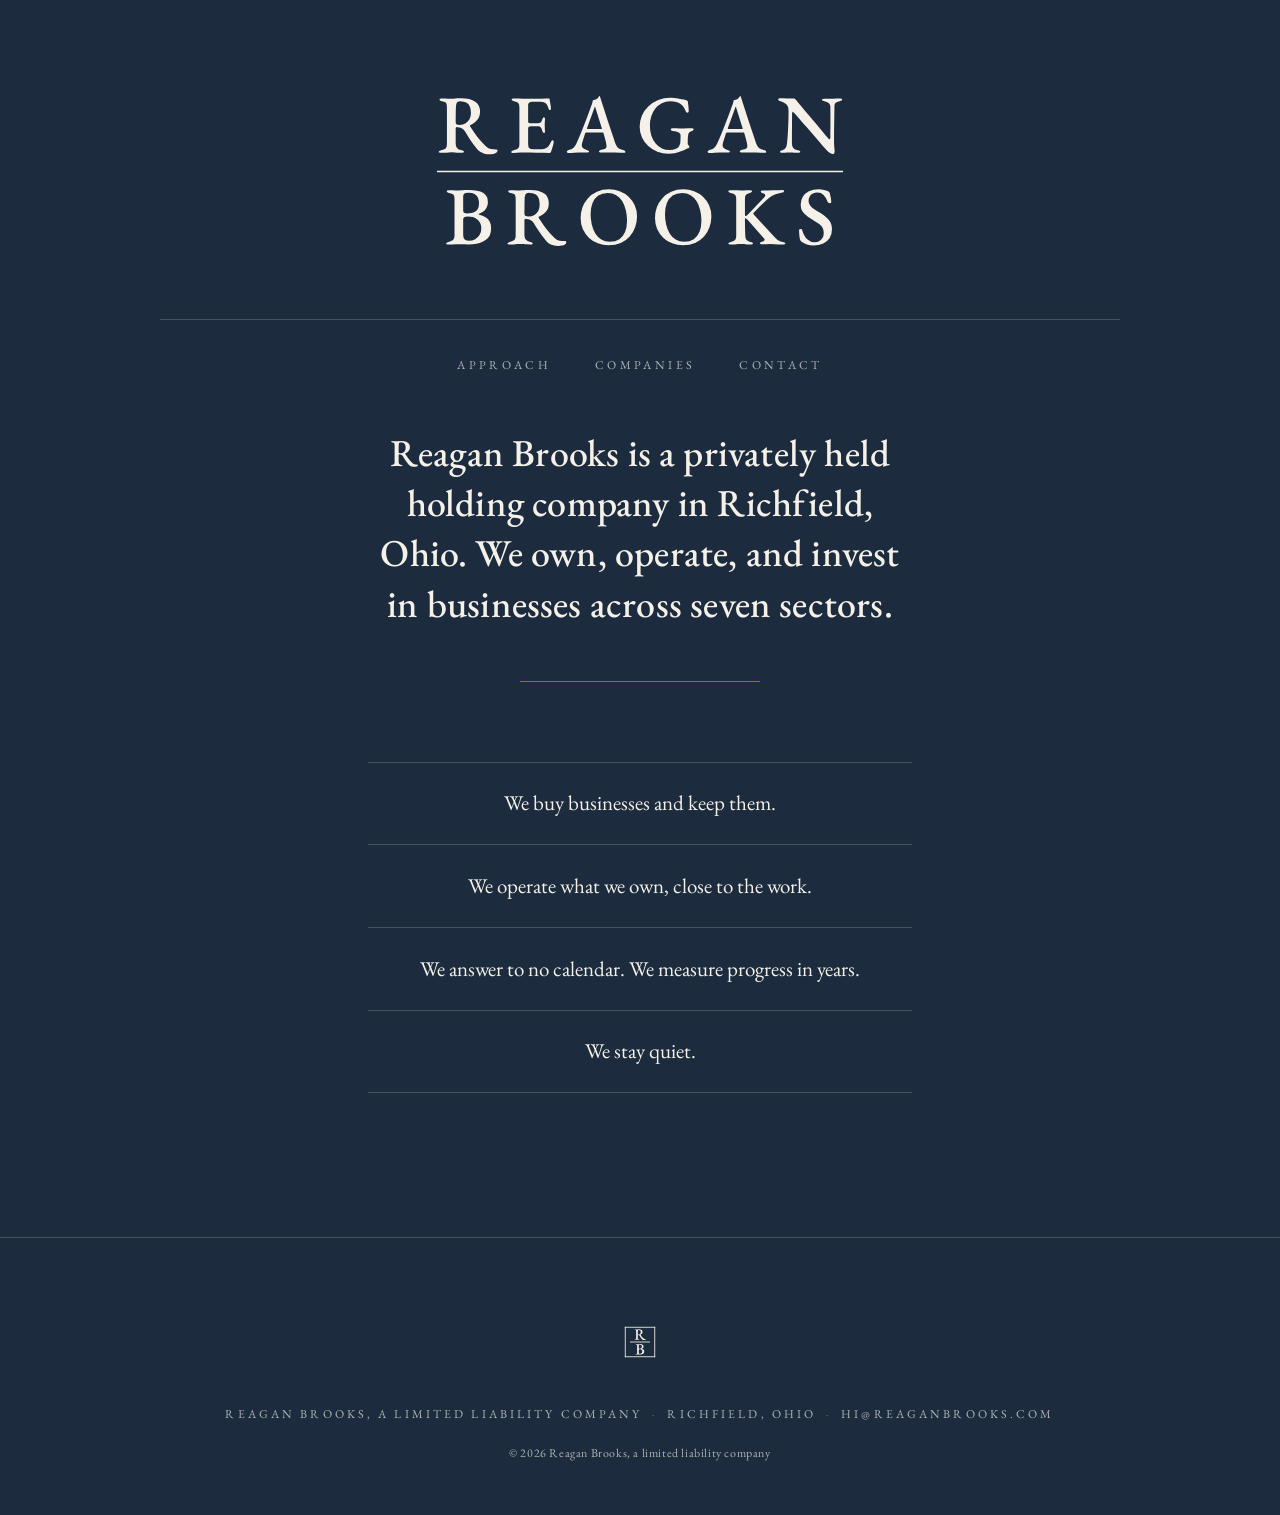
==== commit 3fb895bc: "Correct legal wording: 'company' not 'corporation' LLC = Limited Liability Company. Footer contact l" ====
--- a/index.html
+++ b/index.html
@@ -45,13 +45,13 @@
   <footer class="site-foot">
     <img class="monogram" src="/assets/monogram-bone.svg" alt="" width="177" height="177">
     <p class="foot-contact">
-      <span>Reagan Brooks, a limited liability corporation</span>
+      <span>Reagan Brooks, a limited liability company</span>
       <span class="sep" aria-hidden="true">&middot;</span>
       <span>Richfield, Ohio</span>
       <span class="sep" aria-hidden="true">&middot;</span>
       <a class="mailto" href="mailto:hi@reaganbrooks.com">hi@reaganbrooks.com</a>
     </p>
-    <p class="foot-legal">&copy; 2026 Reagan Brooks, a limited liability corporation</p>
+    <p class="foot-legal">&copy; 2026 Reagan Brooks, a limited liability company</p>
   </footer>
 </body>
 </html>
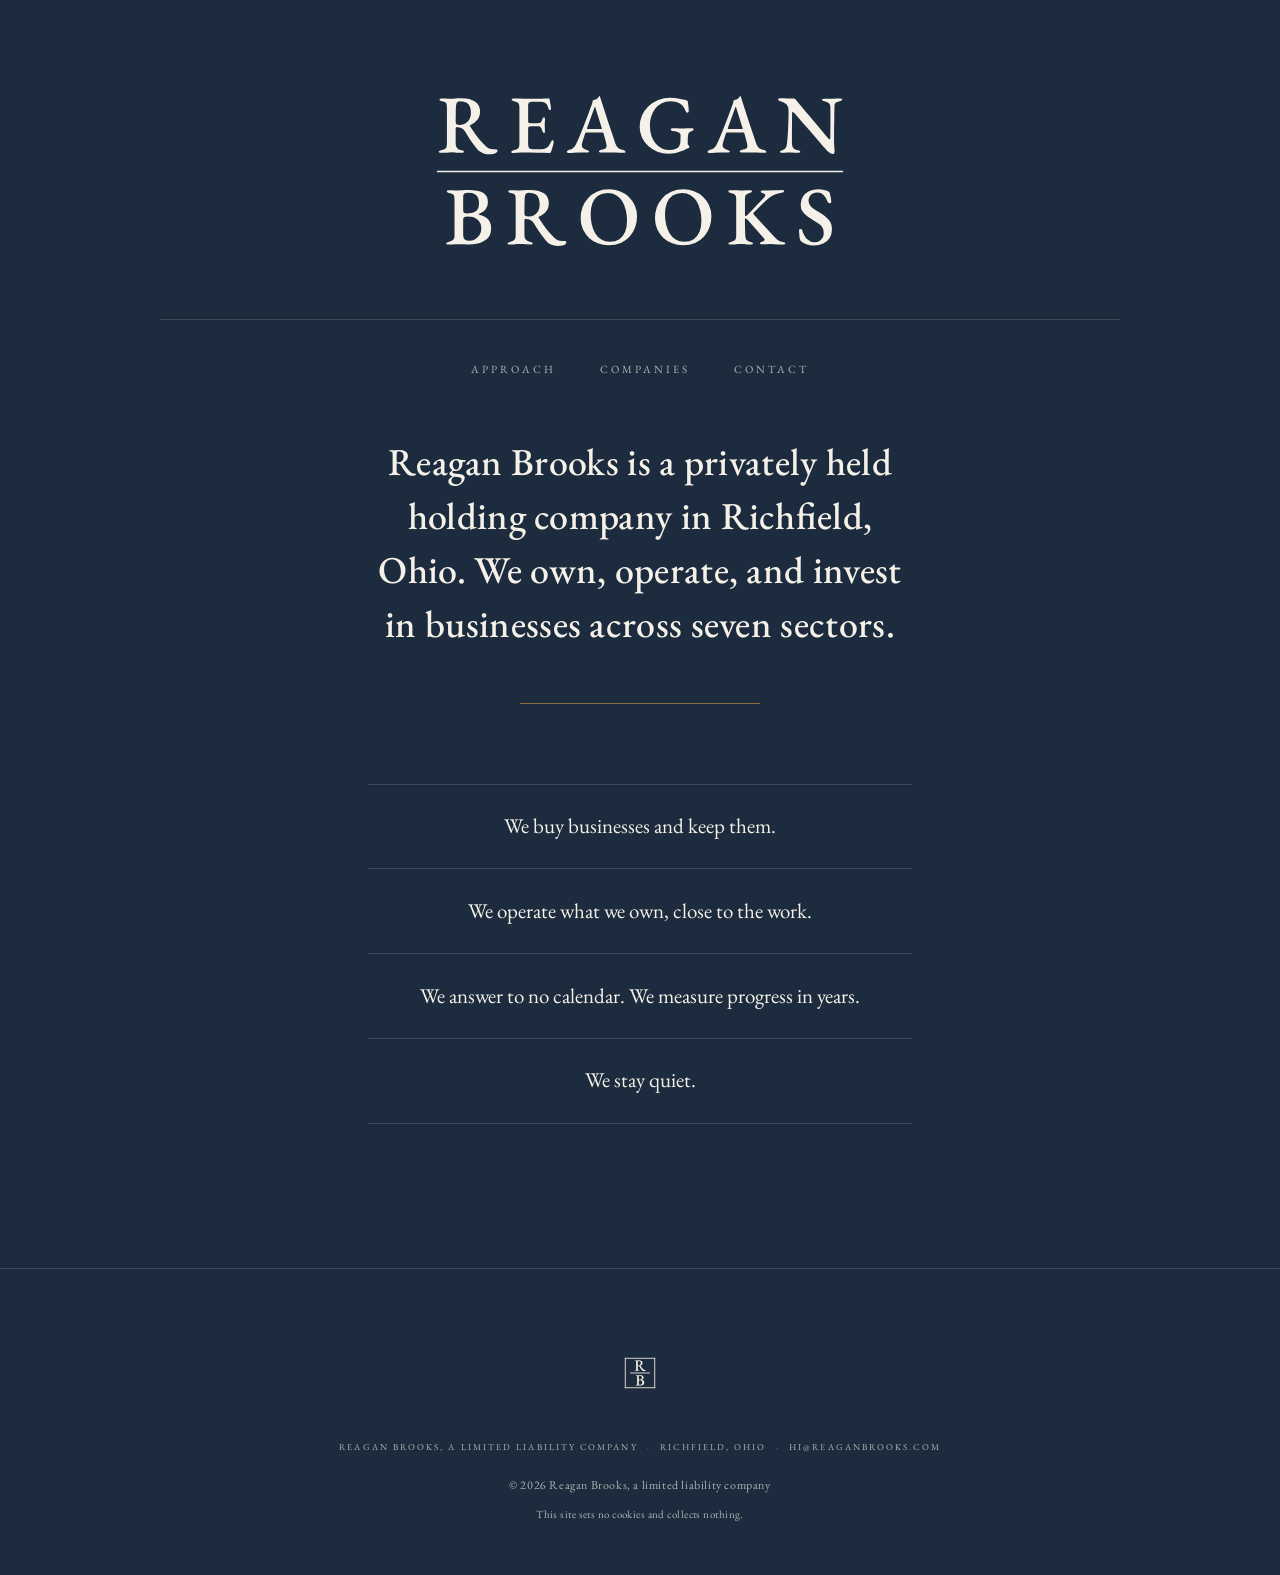
==== commit e669fcca: "Restore active headline; add security headers, 404, privacy note - Approach headline back to 'We buy" ====
--- a/index.html
+++ b/index.html
@@ -52,6 +52,7 @@
       <a class="mailto" href="mailto:hi@reaganbrooks.com">hi@reaganbrooks.com</a>
     </p>
     <p class="foot-legal">&copy; 2026 Reagan Brooks, a limited liability company</p>
+    <p class="foot-note">This site sets no cookies and collects nothing.</p>
   </footer>
 </body>
 </html>
--- a/styles.css
+++ b/styles.css
@@ -30,7 +30,7 @@
 
   /* tints derived from the palette, for use on the navy ground */
   --bone-muted: color-mix(in srgb, var(--bone) 68%, transparent);
-  --hairline:   color-mix(in srgb, var(--bone) 20%, transparent);
+  --hairline:   color-mix(in srgb, var(--bone) 15%, transparent);
   --hairline-strong: color-mix(in srgb, var(--bone) 34%, transparent);
 
   --serif: "EB Garamond", "Hoefler Text", Garamond, Georgia, serif;
@@ -58,10 +58,13 @@
   font-family: var(--serif);
   font-weight: 400;
   font-size: clamp(1.0625rem, 0.95rem + 0.5vw, 1.1875rem);
-  line-height: 1.6;
+  line-height: 1.66;
   text-rendering: optimizeLegibility;
   -webkit-font-smoothing: antialiased;
   -moz-osx-font-smoothing: grayscale;
+  font-kerning: normal;
+  font-variant-numeric: oldstyle-nums proportional-nums;
+  font-feature-settings: "kern" 1, "liga" 1, "clig" 1, "onum" 1, "pnum" 1;
 }
 
 ::selection { background: var(--antique-brass); color: var(--bone); }
@@ -78,10 +81,10 @@
 /* Small caps utility label */
 .eyebrow {
   display: block;
-  font-size: 0.6875rem;
+  font-size: 0.8125rem;
   font-weight: 400;
-  text-transform: uppercase;
-  letter-spacing: 0.32em;
+  font-variant-caps: all-small-caps;
+  letter-spacing: 0.24em;
   color: var(--antique-brass);
   margin: 0 0 clamp(1.25rem, 3vw, 1.75rem);
 }
@@ -111,9 +114,9 @@
   margin-inline: auto;
 }
 .nav a {
-  font-size: 0.75rem;
-  text-transform: uppercase;
-  letter-spacing: 0.28em;
+  font-size: 0.9375rem;
+  font-variant-caps: all-small-caps;
+  letter-spacing: 0.2em;
   color: var(--bone-muted);
   padding-bottom: 0.35em;
   border-bottom: 1px solid transparent;
@@ -149,8 +152,8 @@
   color: var(--bone);
   font-weight: 500;
   font-size: clamp(1.5rem, 1.1rem + 2vw, 2.375rem);
-  line-height: 1.32;
-  letter-spacing: 0.005em;
+  line-height: 1.42;
+  letter-spacing: 0.008em;
   text-wrap: balance;
 }
 
@@ -177,7 +180,7 @@
   padding: clamp(1.15rem, 3vw, 1.6rem) 0.5rem;
   color: var(--bone);
   font-size: clamp(1.125rem, 1rem + 0.6vw, 1.3125rem);
-  line-height: 1.45;
+  line-height: 1.55;
   border-top: 1px solid var(--hairline);
 }
 .tenets__item:last-child { border-bottom: 1px solid var(--hairline); }
@@ -193,16 +196,16 @@
   margin: 0 auto;
   max-width: 24ch;
   font-weight: 500;
-  font-size: clamp(2rem, 1.4rem + 3vw, 3.25rem);
-  line-height: 1.12;
-  letter-spacing: 0.004em;
+  font-size: clamp(1.9375rem, 1.4rem + 2.7vw, 3rem);
+  line-height: 1.18;
+  letter-spacing: 0.006em;
   text-wrap: balance;
 }
 .page__lede {
   max-width: var(--measure);
   margin: clamp(1.75rem, 4vw, 2.5rem) auto 0;
   font-size: clamp(1.1875rem, 1.05rem + 0.7vw, 1.5rem);
-  line-height: 1.5;
+  line-height: 1.6;
   color: var(--bone);
   text-wrap: pretty;
 }
@@ -246,6 +249,18 @@
   max-width: 44ch;
 }
 
+/* Approach — closing coda */
+.coda {
+  max-width: 34rem;
+  margin: clamp(1.75rem, 4vw, 2.5rem) auto 0;
+  font-style: italic;
+  font-size: clamp(1.125rem, 1rem + 0.6vw, 1.375rem);
+  line-height: 1.5;
+  color: var(--bone);
+  text-align: center;
+  text-wrap: balance;
+}
+
 /* Companies — enumerated sectors */
 .sectors {
   max-width: 40rem;
@@ -301,11 +316,11 @@
   margin: 0;
   display: flex;
   flex-direction: column;
-  gap: 0.75rem;
-  font-size: clamp(0.8125rem, 0.72rem + 0.42vw, 0.9375rem);
-  text-transform: uppercase;
-  letter-spacing: 0.26em;
-  line-height: 1.9;
+  gap: 0.85rem;
+  font-size: clamp(0.9375rem, 0.82rem + 0.5vw, 1.125rem);
+  font-variant-caps: all-small-caps;
+  letter-spacing: 0.16em;
+  line-height: 2;
 }
 .contact__email a,
 .mailto {
@@ -341,9 +356,9 @@
 .site-foot .monogram { width: 3rem; margin: 0 auto clamp(1.5rem, 4vw, 2.25rem); }
 .foot-contact {
   margin: 0 0 1.1rem;
-  font-size: 0.75rem;
-  text-transform: uppercase;
-  letter-spacing: 0.26em;
+  font-size: 0.8125rem;
+  font-variant-caps: all-small-caps;
+  letter-spacing: 0.16em;
   color: var(--bone-muted);
   line-height: 2;
 }
@@ -356,6 +371,12 @@
   letter-spacing: 0.05em;
   color: var(--bone-muted);
 }
+.foot-note {
+  margin: 0.55rem 0 0;
+  font-size: 0.6875rem;
+  letter-spacing: 0.04em;
+  color: var(--bone-muted);
+}
 
 /* =====================================================================
    Motion — CSS-only load fade (no JS). Guarded for reduced-motion.
